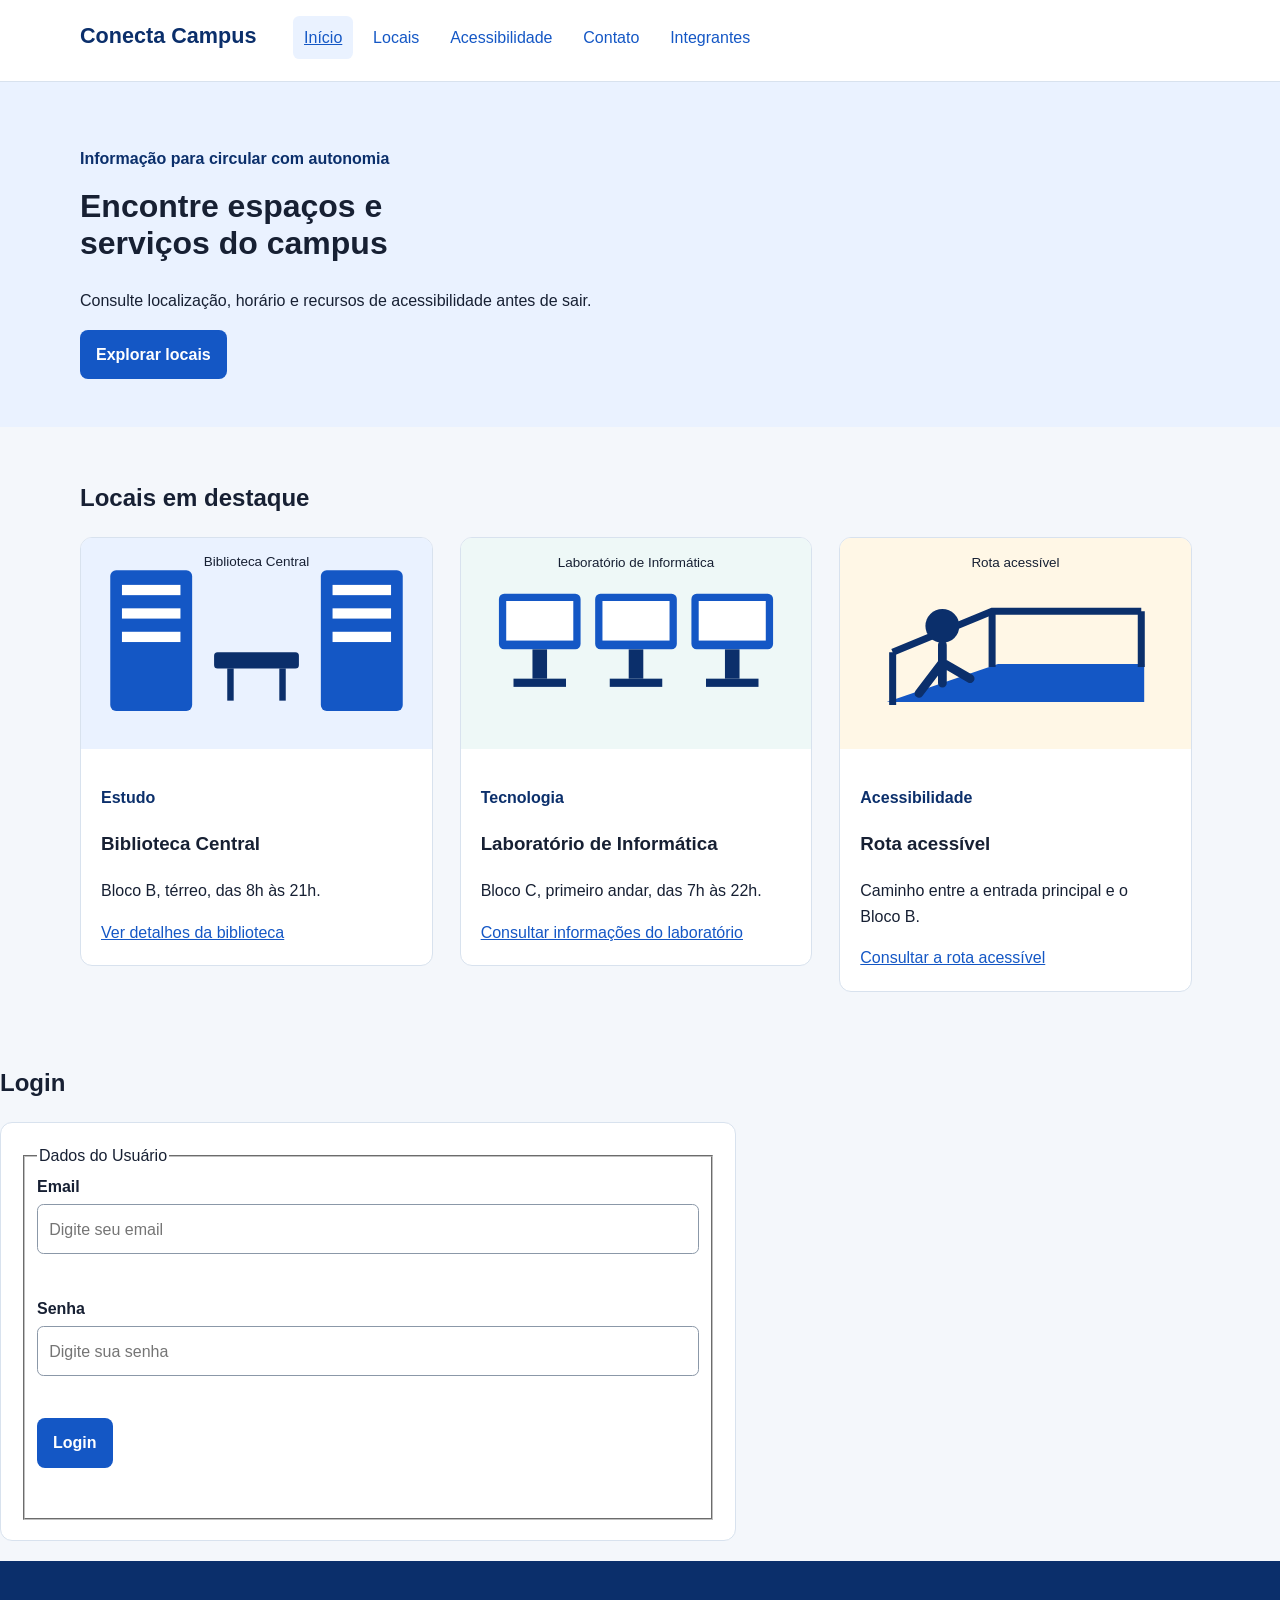
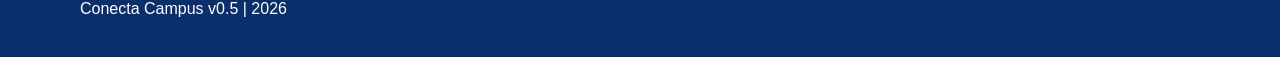
==== index.html @ 35913c9b "feat: Criação de formulário em index.html e iniciação do JS." ====
<!DOCTYPE html>
<html lang="pt-BR">

<head>
  <meta charset="UTF-8">
  <meta name="viewport" content="width=device-width, initial-scale=1.0">
  <title>Conecta Campus | Início</title>
  <link rel="stylesheet" href="css/style.css">

  <!-- <script src="js/script.js" defer></script> -->

  <script src="./js/script.js" defer></script>


</head>

<body>
  <header class="cabecalho">

    <div class="container cabecalho-conteudo">
      <a id="marca" class="marca" href="index.html" aria-label="Conecta Campus página inicial">Conecta Campus</a>
      <button class="botao-menu" id="botao-menu" type="button" aria-expanded="false" aria-controls="menu-principal">
        <span>Menu</span>
        <span class="icone-menu" aria-hidden="true">☰</span>
      </button>
      <nav id="menu-principal" class="navegacao-principal" aria-label="Navegação principal">
        <ul class="menu">
          <li><a href="index.html" aria-current="page">Início</a></li>
          <li><a href="locais.html">Locais</a></li>
          <li><a href="detalhes.html">Acessibilidade</a></li>
          <li><a href="contato.html">Contato</a></li>
          <li><a href="integrantes.html">Integrantes</a></li>
        </ul>
      </nav>
    </div>
  </header>

  <main>
    <section class="hero" aria-labelledby="titulo-principal">
      <div class="container">
        <p class="etiqueta">Informação para circular com autonomia</p>
        <h1 id="titulo-principal">Encontre espaços e serviços do campus</h1>
        <p>Consulte localização, horário e recursos de acessibilidade antes de sair.</p>
        <a class="botao" href="locais.html">Explorar locais</a>
      </div>
    </section>

    <section class="secao container" aria-labelledby="titulo-destaques">
      <h2 id="titulo-destaques">Locais em destaque</h2>
      <div class="lista-cartoes">
        <article class="cartao">
          <img src="img/biblioteca.svg" alt="Estantes e mesas de estudo na biblioteca">
          <div class="cartao-conteudo">
            <p class="etiqueta">Estudo</p>
            <h3>Biblioteca Central</h3>
            <p>Bloco B, térreo, das 8h às 21h.</p>
            <a href="detalhes.html">Ver detalhes da biblioteca</a>
          </div>
        </article>

        <article class="cartao">
          <img src="img/laboratorio.svg" alt="Computadores disponíveis no laboratório de informática">
          <div class="cartao-conteudo">
            <p class="etiqueta">Tecnologia</p>
            <h3>Laboratório de Informática</h3>
            <p>Bloco C, primeiro andar, das 7h às 22h.</p>
            <a href="locais.html">Consultar informações do laboratório</a>
          </div>
        </article>

        <article class="cartao">
          <img src="img/rota-acessivel.svg" alt="Rampa com corrimãos indicando uma rota acessível">
          <div class="cartao-conteudo">
            <p class="etiqueta">Acessibilidade</p>
            <h3>Rota acessível</h3>
            <p>Caminho entre a entrada principal e o Bloco B.</p>
            <a href="detalhes.html#orientacao">Consultar a rota acessível</a>
          </div>
        </article>
      </div>
    </section>

    <section class="login">
      <h2>Login</h2>
      <form id="formulario-contato" novalidate method="GET">
        <fieldset>
          <legend>Dados do Usuário</legend>

          <div class="campo-formulario">
            <label for="email">Email</label>
            <input type="email" id="email" name="email" autocomplete="email" aria-describedby="erro-email" required
              minlength="9" maxlength="50" placeholder="Digite seu email">
            <small class="mensagem-erro" id="erro-email"></small>
          </div>

          <div class="campo-formulario">
            <label for="senha">Senha</label>
            <input type="password" id="senha" name="senha" autocomplete="senha" aria-describedby="erro-senha" required
              placeholder="Digite sua senha">
            <small class="mensagem-erro" id="erro-senha"></small>
          </div>

          <button class="botao" type="submit" id="btnLogin">Login</button>
          <p id="mensagem-status" class="mensagem-status" role="status" aria-live="polite"></p>
        </fieldset>
      </form>
    </section>

  </main>

  <footer class="rodape">
    <div class="container">
      <p>Conecta Campus v0.5 | <span data-ano-atual>2026</span></p>
    </div>
  </footer>



</body>

</html>
---- css/style.css ----
@import url("./break-points.css");

/*
RMXXXXXX-NOME COMPLETO
RMXXXXXX-NOME COMPLETO
*/

html {
    font-size: 16px;
    --cor-fundo: #f4f7fb;
    --cor-superficie: #ffffff;
    --cor-texto: #172033;
    --cor-primaria: #1457c5;
    --cor-primaria-escura: #0b2f6b;
    --cor-borda: #d8e2ee;
    --cor-erro: #b42318;
    --cor-sucesso: #067647;
}

* {
    box-sizing: border-box;
}

body {
    margin: 0;
    background: var(--cor-fundo);
    color: var(--cor-texto);
    font-family: Arial, Helvetica, sans-serif;
    font-size: 1rem;
    line-height: 1.6;
}

img {
    display: block;
    width: 100%;
    height: auto;
}

a {
    color: var(--cor-primaria);
}

a:hover {
    color: var(--cor-primaria-escura);
}

a:focus-visible,
button:focus-visible,
input:focus-visible,
select:focus-visible,
textarea:focus-visible {
    outline: 0.2rem solid #f2b705;
    outline-offset: 0.15rem;
}

.container {
    width: 92%;
    max-width: 70rem;
    margin-left: auto;
    margin-right: auto;
}

.cabecalho {
    background: var(--cor-superficie);
    border-bottom: 0.0625rem solid var(--cor-borda);
    padding-top: 1rem;
    padding-bottom: 1rem;
}

.marca {
    display: inline-block;
    margin-bottom: 0.75rem;
    color: var(--cor-primaria-escura);
    font-size: 1.35rem;
    font-weight: 700;
    text-decoration: none;
}

.botao-menu {
    display: none;
}

/* TODO v0.5: estilizar o botão e controlar a navegação no celular. */

.menu {
    margin: 0;
    padding: 0;
    list-style: none;
}

.menu li {
    margin-bottom: 0.35rem;
}

.menu a {
    display: block;
    padding: 0.55rem 0.7rem;
    border-radius: 0.4rem;
    text-decoration: none;
}

.menu a:hover,
.menu a[aria-current="page"] {
    background: #eaf2ff;
    text-decoration: underline;
}

.hero {
    padding-top: 3rem;
    padding-bottom: 3rem;
    background: #eaf2ff;
}

.hero h1 {
    max-width: 18ch;
    margin-top: 0.35rem;
    font-size: 2rem;
    line-height: 1.15;
}

.etiqueta {
    color: var(--cor-primaria-escura);
    font-weight: 700;
}

.botao {
    display: inline-block;
    border: 0;
    border-radius: 0.5rem;
    padding: 0.75rem 1rem;
    background: var(--cor-primaria);
    color: #ffffff;
    font: inherit;
    font-weight: 700;
    text-decoration: none;
    cursor: pointer;
}

.botao:hover {
    background: var(--cor-primaria-escura);
    color: #ffffff;
}

.secao {
    padding-top: 2rem;
    padding-bottom: 2rem;
}

.cartao,
.local-resumo,
.integrante,
form {
    margin-bottom: 1.25rem;
    overflow: hidden;
    border: 0.0625rem solid var(--cor-borda);
    border-radius: 0.75rem;
    background: var(--cor-superficie);
}

.cartao-conteudo,
.local-resumo,
.integrante,
form {
    padding: 1.25rem;
}

.imagem-detalhe,
.integrante img {
    max-width: 38rem;
    border-radius: 0.75rem;
}

.campo-formulario {
    margin-bottom: 1rem;
}

label {
    display: block;
    margin-bottom: 0.3rem;
    font-weight: 700;
}

input,
select,
textarea {
    width: 100%;
    border: 0.0625rem solid #8b98a8;
    border-radius: 0.4rem;
    padding: 0.7rem;
    background: #ffffff;
    color: var(--cor-texto);
    font: inherit;
}

textarea {
    resize: vertical;
}

.campo-invalido {
    border-color: var(--cor-erro);
}

.mensagem-erro {
    display: block;
    min-height: 1.4rem;
    margin-top: 0.2rem;
    color: var(--cor-erro);
    font-weight: 700;
}

.mensagem-status {
    min-height: 1.5rem;
    margin-bottom: 0;
    font-weight: 700;
}

.mensagem-status.sucesso {
    color: var(--cor-sucesso);
}

.mensagem-status.erro {
    color: var(--cor-erro);
}

.rodape {
    padding-top: 1.2rem;
    padding-bottom: 1.2rem;
    background: var(--cor-primaria-escura);
    color: #ffffff;
}





/* TODO v0.5: criar o menu mobile antes de iniciar Flexbox. */
/* TODO v0.5: refatorar o cabeçalho com Flexbox. */
/* TODO v0.5: substituir os cartões em inline-block por CSS Grid. */
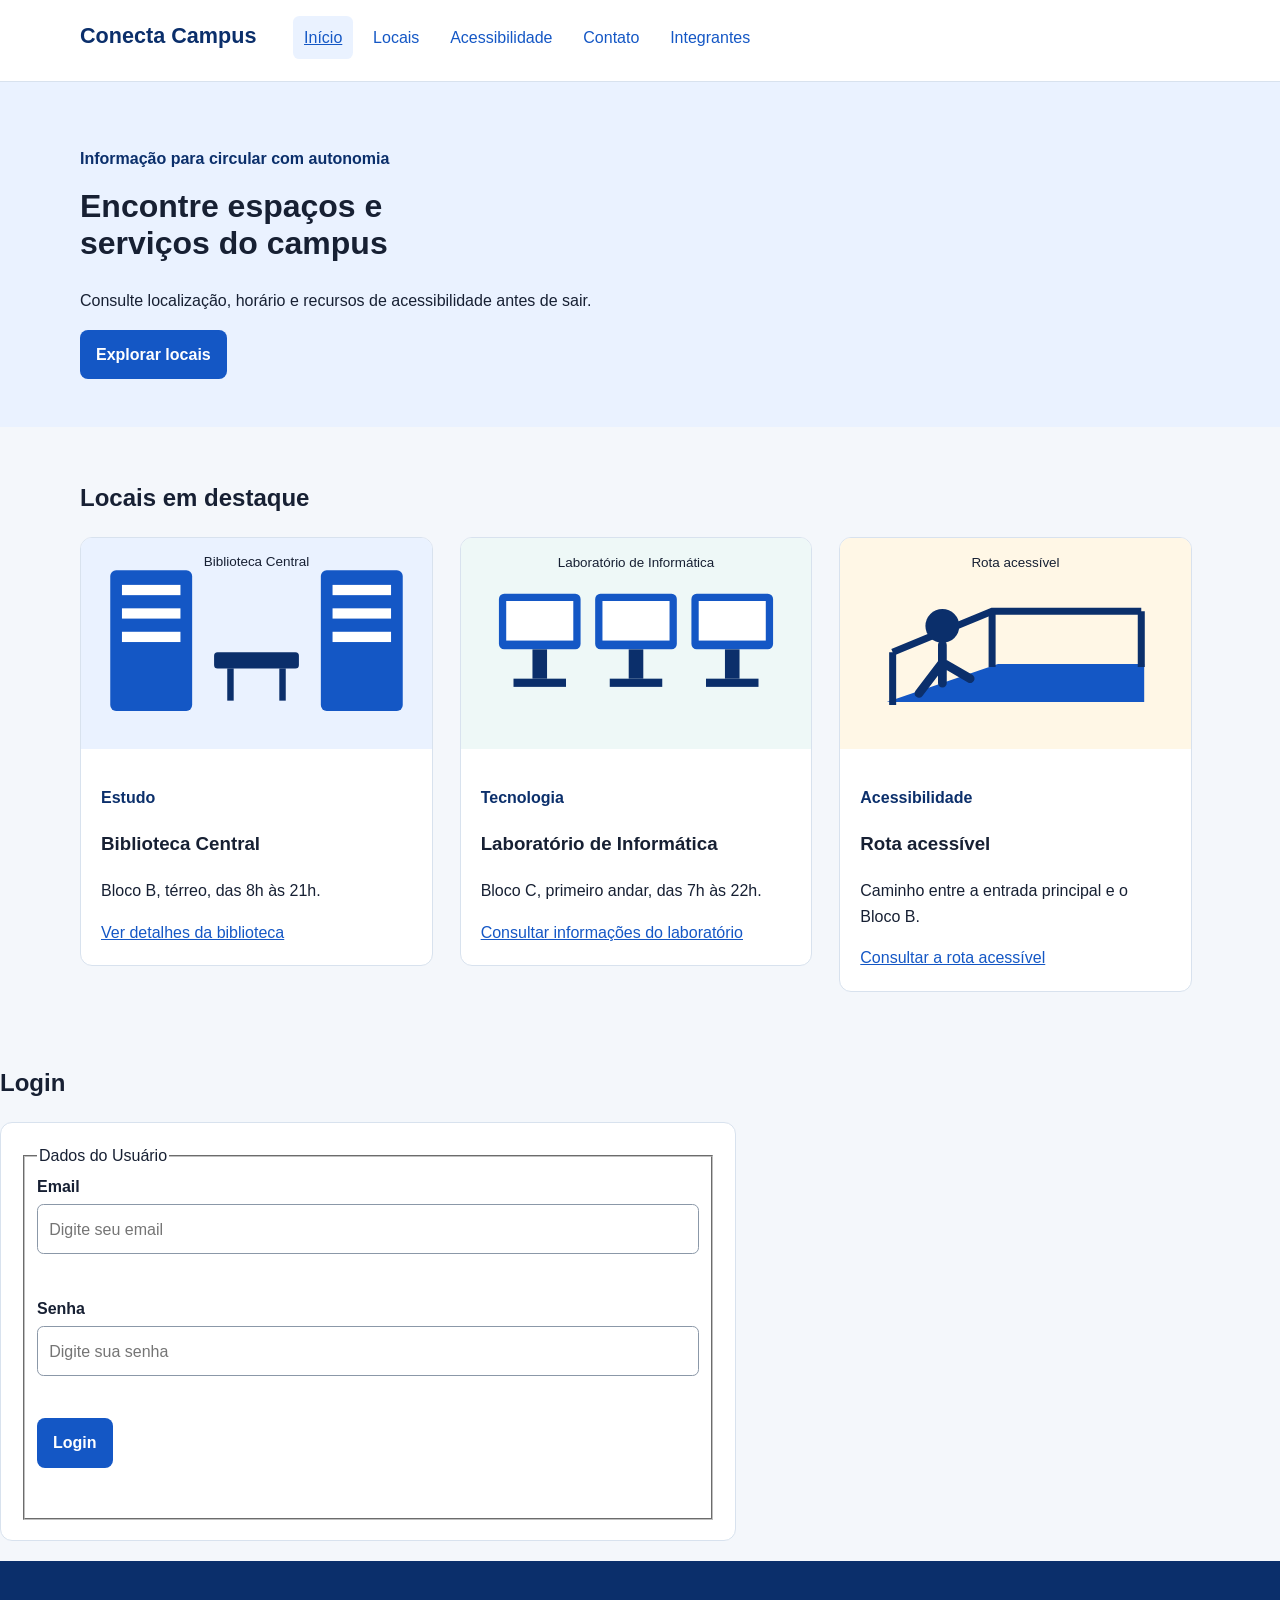
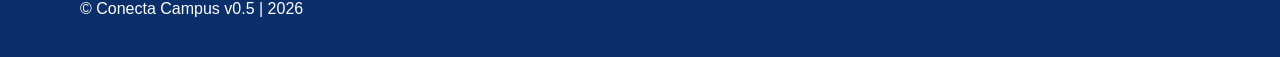
==== commit e0561bce: "Add files via upload" ====
--- a/index.html
+++ b/index.html
@@ -79,27 +79,25 @@
         </article>
       </div>
     </section>
-
+    
     <section class="login">
       <h2>Login</h2>
-      <form id="formulario-contato" novalidate method="GET">
+      <form id="formulario-contato" novalidate>
         <fieldset>
           <legend>Dados do Usuário</legend>
-
+          
           <div class="campo-formulario">
             <label for="email">Email</label>
-            <input type="email" id="email" name="email" autocomplete="email" aria-describedby="erro-email" required
-              minlength="9" maxlength="50" placeholder="Digite seu email">
+            <input type="email" id="email" name="email" autocomplete="email" aria-describedby="erro-email" required minlength="9" maxlength="50" placeholder="Digite seu email">
             <small class="mensagem-erro" id="erro-email"></small>
           </div>
-
+        
           <div class="campo-formulario">
             <label for="senha">Senha</label>
-            <input type="password" id="senha" name="senha" autocomplete="senha" aria-describedby="erro-senha" required
-              placeholder="Digite sua senha">
+            <input type="password" id="senha" name="senha" autocomplete="senha" aria-describedby="erro-senha" required placeholder="Digite sua senha">
             <small class="mensagem-erro" id="erro-senha"></small>
           </div>
-
+        
           <button class="botao" type="submit" id="btnLogin">Login</button>
           <p id="mensagem-status" class="mensagem-status" role="status" aria-live="polite"></p>
         </fieldset>
@@ -110,7 +108,7 @@
 
   <footer class="rodape">
     <div class="container">
-      <p>Conecta Campus v0.5 | <span data-ano-atual>2026</span></p>
+      <p>&copy;  Conecta Campus v0.5 | <span data-ano-atual>2026</span></p>
     </div>
   </footer>
 
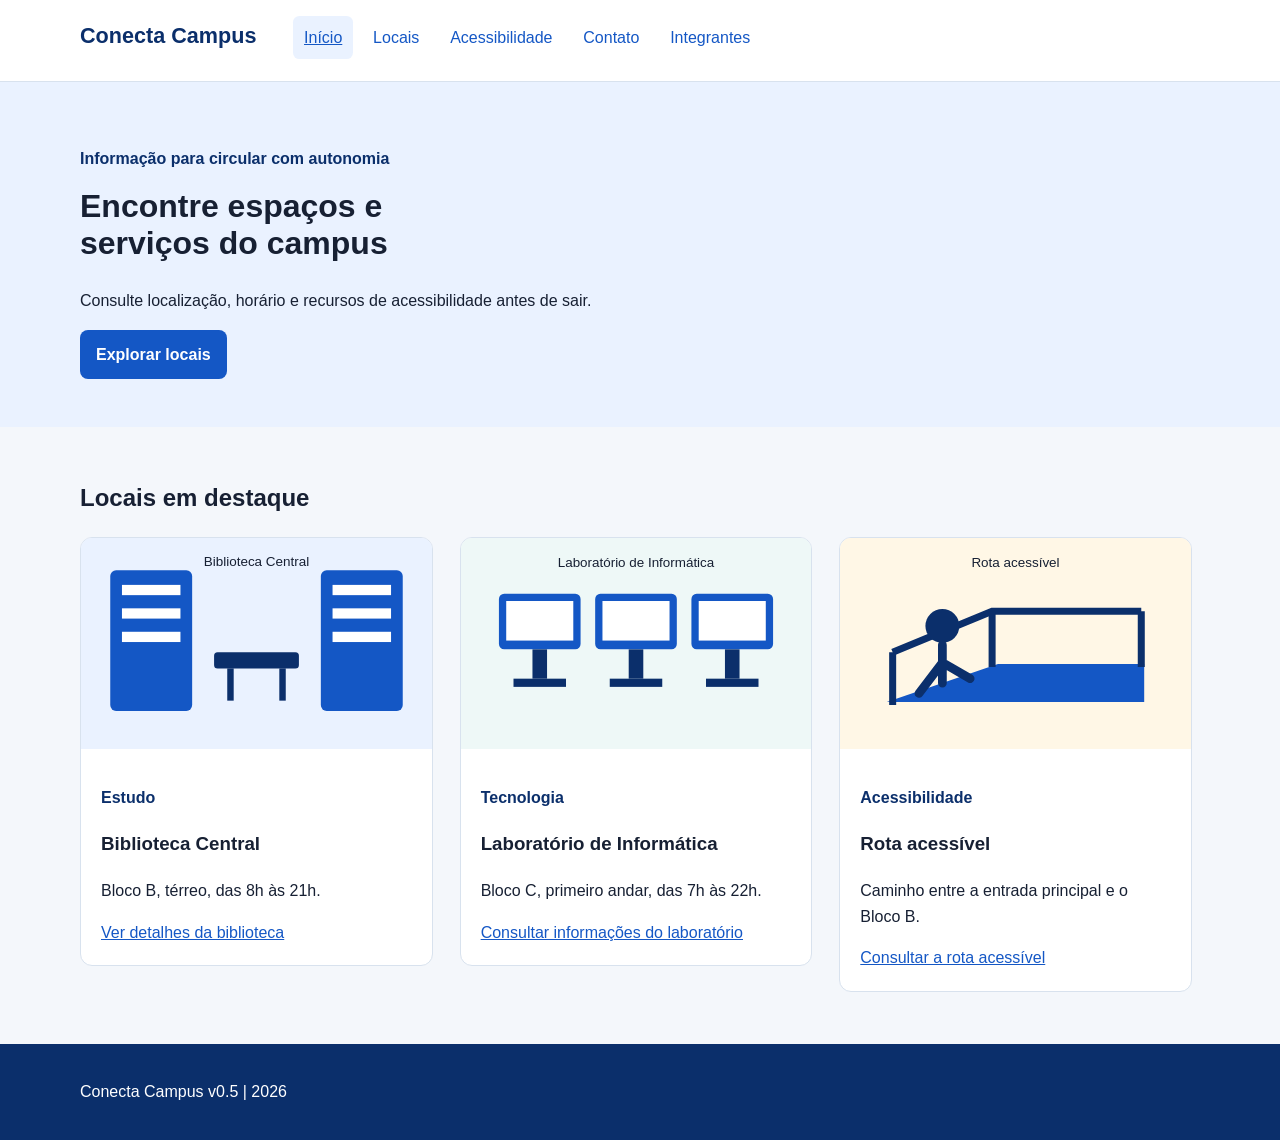
==== commit bc30a902: "Merge branch 'pf0670' into rm575043" ====
--- a/index.html
+++ b/index.html
@@ -79,36 +79,11 @@
         </article>
       </div>
     </section>
-    
-    <section class="login">
-      <h2>Login</h2>
-      <form id="formulario-contato" novalidate>
-        <fieldset>
-          <legend>Dados do Usuário</legend>
-          
-          <div class="campo-formulario">
-            <label for="email">Email</label>
-            <input type="email" id="email" name="email" autocomplete="email" aria-describedby="erro-email" required minlength="9" maxlength="50" placeholder="Digite seu email">
-            <small class="mensagem-erro" id="erro-email"></small>
-          </div>
-        
-          <div class="campo-formulario">
-            <label for="senha">Senha</label>
-            <input type="password" id="senha" name="senha" autocomplete="senha" aria-describedby="erro-senha" required placeholder="Digite sua senha">
-            <small class="mensagem-erro" id="erro-senha"></small>
-          </div>
-        
-          <button class="botao" type="submit" id="btnLogin">Login</button>
-          <p id="mensagem-status" class="mensagem-status" role="status" aria-live="polite"></p>
-        </fieldset>
-      </form>
-    </section>
-
   </main>
 
   <footer class="rodape">
     <div class="container">
-      <p>&copy;  Conecta Campus v0.5 | <span data-ano-atual>2026</span></p>
+      <p>Conecta Campus v0.5 | <span data-ano-atual>2026</span></p>
     </div>
   </footer>
 
--- a/css/style.css
+++ b/css/style.css
@@ -6,42 +6,42 @@
 */
 
 html {
-    font-size: 16px;
-    --cor-fundo: #f4f7fb;
-    --cor-superficie: #ffffff;
-    --cor-texto: #172033;
-    --cor-primaria: #1457c5;
-    --cor-primaria-escura: #0b2f6b;
-    --cor-borda: #d8e2ee;
-    --cor-erro: #b42318;
-    --cor-sucesso: #067647;
+  font-size: 16px;
+  --cor-fundo: #f4f7fb;
+  --cor-superficie: #ffffff;
+  --cor-texto: #172033;
+  --cor-primaria: #1457c5;
+  --cor-primaria-escura: #0b2f6b;
+  --cor-borda: #d8e2ee;
+  --cor-erro: #b42318;
+  --cor-sucesso: #067647;
 }
 
 * {
-    box-sizing: border-box;
+  box-sizing: border-box;
 }
 
 body {
-    margin: 0;
-    background: var(--cor-fundo);
-    color: var(--cor-texto);
-    font-family: Arial, Helvetica, sans-serif;
-    font-size: 1rem;
-    line-height: 1.6;
+  margin: 0;
+  background: var(--cor-fundo);
+  color: var(--cor-texto);
+  font-family: Arial, Helvetica, sans-serif;
+  font-size: 1rem;
+  line-height: 1.6;
 }
 
 img {
-    display: block;
-    width: 100%;
-    height: auto;
+  display: block;
+  width: 100%;
+  height: auto;
 }
 
 a {
-    color: var(--cor-primaria);
+  color: var(--cor-primaria);
 }
 
 a:hover {
-    color: var(--cor-primaria-escura);
+  color: var(--cor-primaria-escura);
 }
 
 a:focus-visible,
@@ -49,184 +49,184 @@
 input:focus-visible,
 select:focus-visible,
 textarea:focus-visible {
-    outline: 0.2rem solid #f2b705;
-    outline-offset: 0.15rem;
+  outline: 0.2rem solid #f2b705;
+  outline-offset: 0.15rem;
 }
 
 .container {
-    width: 92%;
-    max-width: 70rem;
-    margin-left: auto;
-    margin-right: auto;
+  width: 92%;
+  max-width: 70rem;
+  margin-left: auto;
+  margin-right: auto;
 }
 
 .cabecalho {
-    background: var(--cor-superficie);
-    border-bottom: 0.0625rem solid var(--cor-borda);
-    padding-top: 1rem;
-    padding-bottom: 1rem;
+  background: var(--cor-superficie);
+  border-bottom: 0.0625rem solid var(--cor-borda);
+  padding-top: 1rem;
+  padding-bottom: 1rem;
 }
 
 .marca {
-    display: inline-block;
-    margin-bottom: 0.75rem;
-    color: var(--cor-primaria-escura);
-    font-size: 1.35rem;
-    font-weight: 700;
-    text-decoration: none;
+  display: inline-block;
+  margin-bottom: 0.75rem;
+  color: var(--cor-primaria-escura);
+  font-size: 1.35rem;
+  font-weight: 700;
+  text-decoration: none;
 }
 
 .botao-menu {
-    display: none;
+  display: none;
 }
 
 /* TODO v0.5: estilizar o botão e controlar a navegação no celular. */
 
 .menu {
-    margin: 0;
-    padding: 0;
-    list-style: none;
+  margin: 0;
+  padding: 0;
+  list-style: none;
 }
 
 .menu li {
-    margin-bottom: 0.35rem;
+  margin-bottom: 0.35rem;
 }
 
 .menu a {
-    display: block;
-    padding: 0.55rem 0.7rem;
-    border-radius: 0.4rem;
-    text-decoration: none;
+  display: block;
+  padding: 0.55rem 0.7rem;
+  border-radius: 0.4rem;
+  text-decoration: none;
 }
 
 .menu a:hover,
 .menu a[aria-current="page"] {
-    background: #eaf2ff;
-    text-decoration: underline;
+  background: #eaf2ff;
+  text-decoration: underline;
 }
 
 .hero {
-    padding-top: 3rem;
-    padding-bottom: 3rem;
-    background: #eaf2ff;
+  padding-top: 3rem;
+  padding-bottom: 3rem;
+  background: #eaf2ff;
 }
 
 .hero h1 {
-    max-width: 18ch;
-    margin-top: 0.35rem;
-    font-size: 2rem;
-    line-height: 1.15;
+  max-width: 18ch;
+  margin-top: 0.35rem;
+  font-size: 2rem;
+  line-height: 1.15;
 }
 
 .etiqueta {
-    color: var(--cor-primaria-escura);
-    font-weight: 700;
+  color: var(--cor-primaria-escura);
+  font-weight: 700;
 }
 
 .botao {
-    display: inline-block;
-    border: 0;
-    border-radius: 0.5rem;
-    padding: 0.75rem 1rem;
-    background: var(--cor-primaria);
-    color: #ffffff;
-    font: inherit;
-    font-weight: 700;
-    text-decoration: none;
-    cursor: pointer;
+  display: inline-block;
+  border: 0;
+  border-radius: 0.5rem;
+  padding: 0.75rem 1rem;
+  background: var(--cor-primaria);
+  color: #ffffff;
+  font: inherit;
+  font-weight: 700;
+  text-decoration: none;
+  cursor: pointer;
 }
 
 .botao:hover {
-    background: var(--cor-primaria-escura);
-    color: #ffffff;
+  background: var(--cor-primaria-escura);
+  color: #ffffff;
 }
 
 .secao {
-    padding-top: 2rem;
-    padding-bottom: 2rem;
+  padding-top: 2rem;
+  padding-bottom: 2rem;
 }
 
 .cartao,
 .local-resumo,
 .integrante,
 form {
-    margin-bottom: 1.25rem;
-    overflow: hidden;
-    border: 0.0625rem solid var(--cor-borda);
-    border-radius: 0.75rem;
-    background: var(--cor-superficie);
+  margin-bottom: 1.25rem;
+  overflow: hidden;
+  border: 0.0625rem solid var(--cor-borda);
+  border-radius: 0.75rem;
+  background: var(--cor-superficie);
 }
 
 .cartao-conteudo,
 .local-resumo,
 .integrante,
 form {
-    padding: 1.25rem;
+  padding: 1.25rem;
 }
 
 .imagem-detalhe,
 .integrante img {
-    max-width: 38rem;
-    border-radius: 0.75rem;
+  max-width: 38rem;
+  border-radius: 0.75rem;
 }
 
 .campo-formulario {
-    margin-bottom: 1rem;
+  margin-bottom: 1rem;
 }
 
 label {
-    display: block;
-    margin-bottom: 0.3rem;
-    font-weight: 700;
+  display: block;
+  margin-bottom: 0.3rem;
+  font-weight: 700;
 }
 
 input,
 select,
 textarea {
-    width: 100%;
-    border: 0.0625rem solid #8b98a8;
-    border-radius: 0.4rem;
-    padding: 0.7rem;
-    background: #ffffff;
-    color: var(--cor-texto);
-    font: inherit;
+  width: 100%;
+  border: 0.0625rem solid #8b98a8;
+  border-radius: 0.4rem;
+  padding: 0.7rem;
+  background: #ffffff;
+  color: var(--cor-texto);
+  font: inherit;
 }
 
 textarea {
-    resize: vertical;
+  resize: vertical;
 }
 
 .campo-invalido {
-    border-color: var(--cor-erro);
+  border-color: var(--cor-erro);
 }
 
 .mensagem-erro {
-    display: block;
-    min-height: 1.4rem;
-    margin-top: 0.2rem;
-    color: var(--cor-erro);
-    font-weight: 700;
+  display: block;
+  min-height: 1.4rem;
+  margin-top: 0.2rem;
+  color: var(--cor-erro);
+  font-weight: 700;
 }
 
 .mensagem-status {
-    min-height: 1.5rem;
-    margin-bottom: 0;
-    font-weight: 700;
+  min-height: 1.5rem;
+  margin-bottom: 0;
+  font-weight: 700;
 }
 
 .mensagem-status.sucesso {
-    color: var(--cor-sucesso);
+  color: var(--cor-sucesso);
 }
 
 .mensagem-status.erro {
-    color: var(--cor-erro);
+  color: var(--cor-erro);
 }
 
 .rodape {
-    padding-top: 1.2rem;
-    padding-bottom: 1.2rem;
-    background: var(--cor-primaria-escura);
-    color: #ffffff;
+  padding-top: 1.2rem;
+  padding-bottom: 1.2rem;
+  background: var(--cor-primaria-escura);
+  color: #ffffff;
 }
 
 
@@ -235,4 +235,5 @@
 
 /* TODO v0.5: criar o menu mobile antes de iniciar Flexbox. */
 /* TODO v0.5: refatorar o cabeçalho com Flexbox. */
-/* TODO v0.5: substituir os cartões em inline-block por CSS Grid. */+/* TODO v0.5: substituir os cartões em inline-block por CSS Grid. */
+
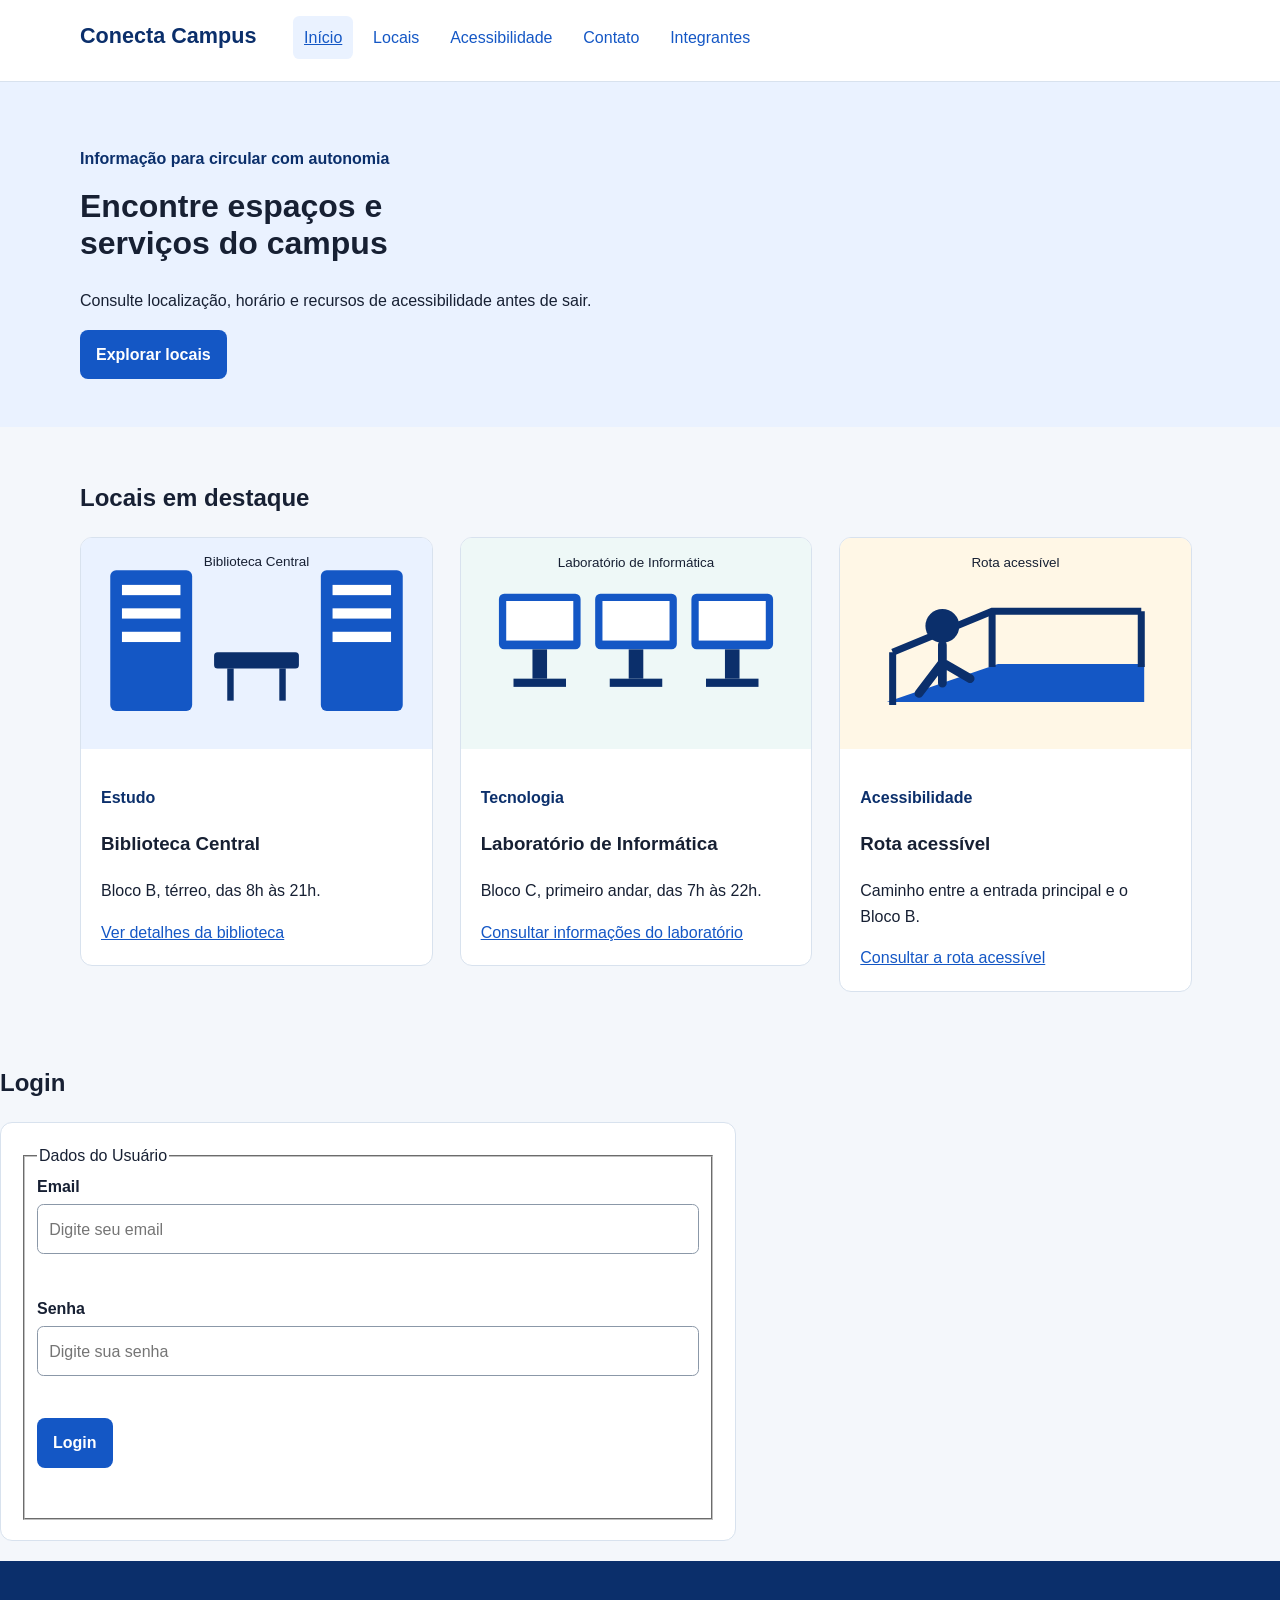
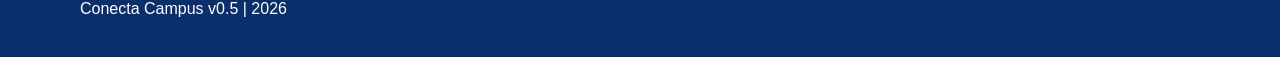
==== commit 330065f5: "feat : Login com JS" ====
--- a/index.html
+++ b/index.html
@@ -79,6 +79,31 @@
         </article>
       </div>
     </section>
+    
+    <section class="login">   
+      <h2>Login</h2>
+      <form id="formulario-contato" novalidate method="GET">
+        <fieldset>
+          <legend>Dados do Usuário</legend>
+          
+          <div class="campo-formulario">
+            <label for="email">Email</label>
+            <input type="email" id="email" name="email" autocomplete="email" aria-describedby="erro-email" required minlength="9" maxlength="50" placeholder="Digite seu email">
+            <small class="mensagem-erro" id="erro-email"></small>
+          </div>
+        
+          <div class="campo-formulario">
+            <label for="senha">Senha</label>
+            <input type="password" id="senha" name="senha" autocomplete="senha" aria-describedby="erro-senha" required placeholder="Digite sua senha">
+            <small class="mensagem-erro" id="erro-senha"></small>
+          </div>
+        
+          <button class="botao" type="submit" id="btnLogin">Login</button>
+          <p id="mensagem-status" class="mensagem-status" role="status" aria-live="polite"></p>
+        </fieldset>
+      </form>
+    </section>
+
   </main>
 
   <footer class="rodape">
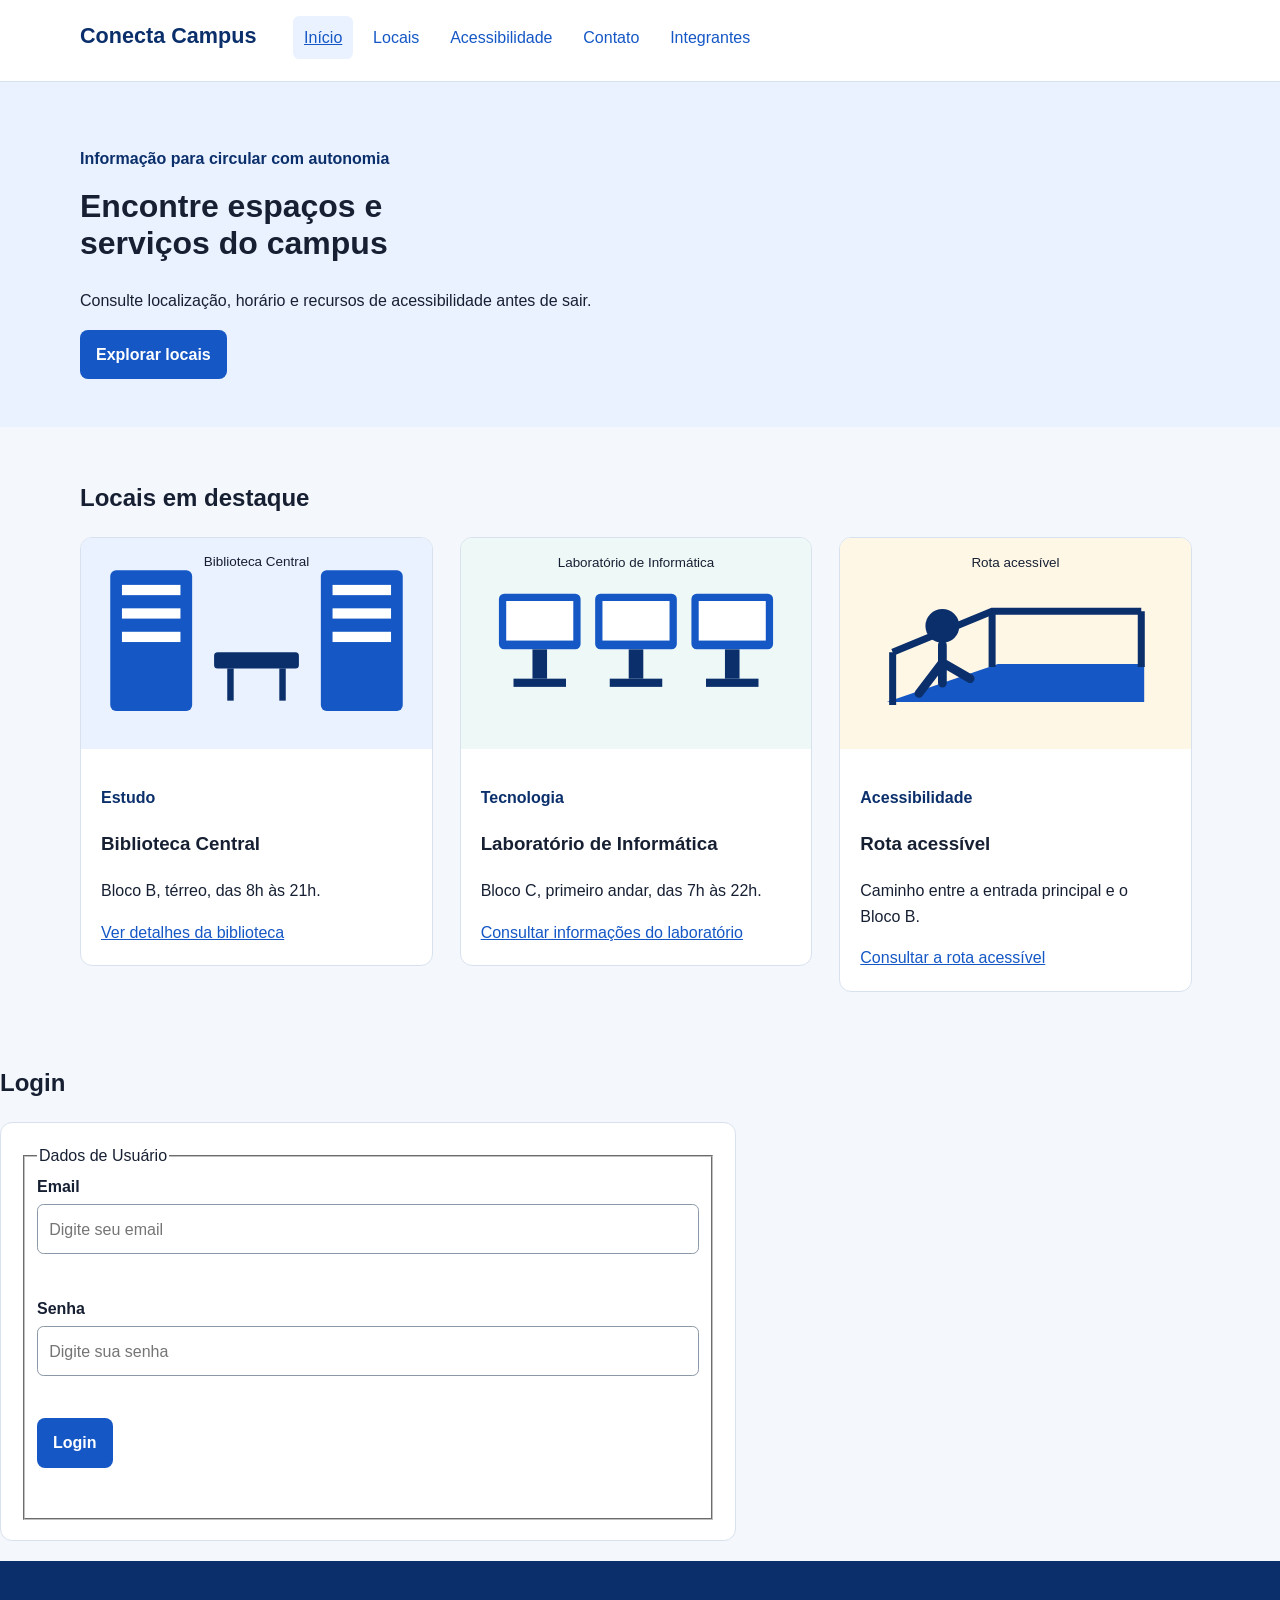
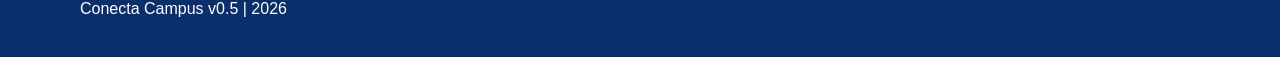
==== commit 86ac0f55: "Implement login form in index.html Added a login section with email and password fields to the index" ====
--- a/index.html
+++ b/index.html
@@ -6,15 +6,14 @@
   <meta name="viewport" content="width=device-width, initial-scale=1.0">
   <title>Conecta Campus | Início</title>
   <link rel="stylesheet" href="css/style.css">
-
-  <!-- <script src="js/script.js" defer></script> -->
-
   <script src="./js/script.js" defer></script>
-
 
 </head>
 
 <body>
+  <!--
+  RM575069-GABRIELY SANTOS MOREIRA
+  -->
   <header class="cabecalho">
 
     <div class="container cabecalho-conteudo">
@@ -79,19 +78,19 @@
         </article>
       </div>
     </section>
-    
-    <section class="login">   
+
+    <section class="login">
       <h2>Login</h2>
-      <form id="formulario-contato" novalidate method="GET">
+      <form id="formulario-contato" novalidate method="get">
         <fieldset>
-          <legend>Dados do Usuário</legend>
-          
+          <legend> Dados de Usuário</legend>
           <div class="campo-formulario">
-            <label for="email">Email</label>
-            <input type="email" id="email" name="email" autocomplete="email" aria-describedby="erro-email" required minlength="9" maxlength="50" placeholder="Digite seu email">
-            <small class="mensagem-erro" id="erro-email"></small>
+            <label for="nome">Email</label>
+            <input type="email" id="email" name="email" autocomplete="email" aria-describedby="erro-email" 
+            required minlength="9" maxlength="50" placeholder="Digite seu email">
+            <small class="mensagem-erro" id="erro-senha"></small>
           </div>
-        
+
           <div class="campo-formulario">
             <label for="senha">Senha</label>
             <input type="password" id="senha" name="senha" autocomplete="senha" aria-describedby="erro-senha" required placeholder="Digite sua senha">
@@ -100,20 +99,12 @@
         
           <button class="botao" type="submit" id="btnLogin">Login</button>
           <p id="mensagem-status" class="mensagem-status" role="status" aria-live="polite"></p>
+        </form>
         </fieldset>
-      </form>
     </section>
-
   </main>
-
-  <footer class="rodape">
-    <div class="container">
-      <p>Conecta Campus v0.5 | <span data-ano-atual>2026</span></p>
-    </div>
+  
+  <footer class="rodape"> <div class="container"> <p>Conecta Campus v0.5 | <span data-ano-atual>2026</span></p> </div>
   </footer>
-
-
-
 </body>
-
-</html>+</html>
--- a/css/style.css
+++ b/css/style.css
@@ -1,47 +1,47 @@
-@import url("./break-points.css");
+@import url("./break-point.css");
 
 /*
-RMXXXXXX-NOME COMPLETO
-RMXXXXXX-NOME COMPLETO
+RM575069-GABRIELY SANTOS MOREIRA
+
 */
 
 html {
-  font-size: 16px;
-  --cor-fundo: #f4f7fb;
-  --cor-superficie: #ffffff;
-  --cor-texto: #172033;
-  --cor-primaria: #1457c5;
-  --cor-primaria-escura: #0b2f6b;
-  --cor-borda: #d8e2ee;
-  --cor-erro: #b42318;
-  --cor-sucesso: #067647;
+    font-size: 16px;
+    --cor-fundo: #f4f7fb;
+    --cor-superficie: #ffffff;
+    --cor-texto: #172033;
+    --cor-primaria: #1457c5;
+    --cor-primaria-escura: #0b2f6b;
+    --cor-borda: #d8e2ee;
+    --cor-erro: #b42318;
+    --cor-sucesso: #067647;
 }
 
 * {
-  box-sizing: border-box;
+    box-sizing: border-box;
 }
 
 body {
-  margin: 0;
-  background: var(--cor-fundo);
-  color: var(--cor-texto);
-  font-family: Arial, Helvetica, sans-serif;
-  font-size: 1rem;
-  line-height: 1.6;
+    margin: 0;
+    background: var(--cor-fundo);
+    color: var(--cor-texto);
+    font-family: Arial, Helvetica, sans-serif;
+    font-size: 1rem;
+    line-height: 1.6;
 }
 
 img {
-  display: block;
-  width: 100%;
-  height: auto;
+    display: block;
+    width: 100%;
+    height: auto;
 }
 
 a {
-  color: var(--cor-primaria);
+    color: var(--cor-primaria);
 }
 
 a:hover {
-  color: var(--cor-primaria-escura);
+    color: var(--cor-primaria-escura);
 }
 
 a:focus-visible,
@@ -49,184 +49,184 @@
 input:focus-visible,
 select:focus-visible,
 textarea:focus-visible {
-  outline: 0.2rem solid #f2b705;
-  outline-offset: 0.15rem;
+    outline: 0.2rem solid #f2b705;
+    outline-offset: 0.15rem;
 }
 
 .container {
-  width: 92%;
-  max-width: 70rem;
-  margin-left: auto;
-  margin-right: auto;
+    width: 92%;
+    max-width: 70rem;
+    margin-left: auto;
+    margin-right: auto;
 }
 
 .cabecalho {
-  background: var(--cor-superficie);
-  border-bottom: 0.0625rem solid var(--cor-borda);
-  padding-top: 1rem;
-  padding-bottom: 1rem;
+    background: var(--cor-superficie);
+    border-bottom: 0.0625rem solid var(--cor-borda);
+    padding-top: 1rem;
+    padding-bottom: 1rem;
 }
 
 .marca {
-  display: inline-block;
-  margin-bottom: 0.75rem;
-  color: var(--cor-primaria-escura);
-  font-size: 1.35rem;
-  font-weight: 700;
-  text-decoration: none;
+    display: inline-block;
+    margin-bottom: 0.75rem;
+    color: var(--cor-primaria-escura);
+    font-size: 1.35rem;
+    font-weight: 700;
+    text-decoration: none;
 }
 
 .botao-menu {
-  display: none;
+    display: none;
 }
 
 /* TODO v0.5: estilizar o botão e controlar a navegação no celular. */
 
 .menu {
-  margin: 0;
-  padding: 0;
-  list-style: none;
+    margin: 0;
+    padding: 0;
+    list-style: none;
 }
 
 .menu li {
-  margin-bottom: 0.35rem;
+    margin-bottom: 0.35rem;
 }
 
 .menu a {
-  display: block;
-  padding: 0.55rem 0.7rem;
-  border-radius: 0.4rem;
-  text-decoration: none;
+    display: block;
+    padding: 0.55rem 0.7rem;
+    border-radius: 0.4rem;
+    text-decoration: none;
 }
 
 .menu a:hover,
 .menu a[aria-current="page"] {
-  background: #eaf2ff;
-  text-decoration: underline;
+    background: #eaf2ff;
+    text-decoration: underline;
 }
 
 .hero {
-  padding-top: 3rem;
-  padding-bottom: 3rem;
-  background: #eaf2ff;
+    padding-top: 3rem;
+    padding-bottom: 3rem;
+    background: #eaf2ff;
 }
 
 .hero h1 {
-  max-width: 18ch;
-  margin-top: 0.35rem;
-  font-size: 2rem;
-  line-height: 1.15;
+    max-width: 18ch;
+    margin-top: 0.35rem;
+    font-size: 2rem;
+    line-height: 1.15;
 }
 
 .etiqueta {
-  color: var(--cor-primaria-escura);
-  font-weight: 700;
+    color: var(--cor-primaria-escura);
+    font-weight: 700;
 }
 
 .botao {
-  display: inline-block;
-  border: 0;
-  border-radius: 0.5rem;
-  padding: 0.75rem 1rem;
-  background: var(--cor-primaria);
-  color: #ffffff;
-  font: inherit;
-  font-weight: 700;
-  text-decoration: none;
-  cursor: pointer;
+    display: inline-block;
+    border: 0;
+    border-radius: 0.5rem;
+    padding: 0.75rem 1rem;
+    background: var(--cor-primaria);
+    color: #ffffff;
+    font: inherit;
+    font-weight: 700;
+    text-decoration: none;
+    cursor: pointer;
 }
 
 .botao:hover {
-  background: var(--cor-primaria-escura);
-  color: #ffffff;
+    background: var(--cor-primaria-escura);
+    color: #ffffff;
 }
 
 .secao {
-  padding-top: 2rem;
-  padding-bottom: 2rem;
+    padding-top: 2rem;
+    padding-bottom: 2rem;
 }
 
 .cartao,
 .local-resumo,
 .integrante,
 form {
-  margin-bottom: 1.25rem;
-  overflow: hidden;
-  border: 0.0625rem solid var(--cor-borda);
-  border-radius: 0.75rem;
-  background: var(--cor-superficie);
+    margin-bottom: 1.25rem;
+    overflow: hidden;
+    border: 0.0625rem solid var(--cor-borda);
+    border-radius: 0.75rem;
+    background: var(--cor-superficie);
 }
 
 .cartao-conteudo,
 .local-resumo,
 .integrante,
 form {
-  padding: 1.25rem;
+    padding: 1.25rem;
 }
 
 .imagem-detalhe,
 .integrante img {
-  max-width: 38rem;
-  border-radius: 0.75rem;
+    max-width: 38rem;
+    border-radius: 0.75rem;
 }
 
 .campo-formulario {
-  margin-bottom: 1rem;
+    margin-bottom: 1rem;
 }
 
 label {
-  display: block;
-  margin-bottom: 0.3rem;
-  font-weight: 700;
+    display: block;
+    margin-bottom: 0.3rem;
+    font-weight: 700;
 }
 
 input,
 select,
 textarea {
-  width: 100%;
-  border: 0.0625rem solid #8b98a8;
-  border-radius: 0.4rem;
-  padding: 0.7rem;
-  background: #ffffff;
-  color: var(--cor-texto);
-  font: inherit;
+    width: 100%;
+    border: 0.0625rem solid #8b98a8;
+    border-radius: 0.4rem;
+    padding: 0.7rem;
+    background: #ffffff;
+    color: var(--cor-texto);
+    font: inherit;
 }
 
 textarea {
-  resize: vertical;
+    resize: vertical;
 }
 
 .campo-invalido {
-  border-color: var(--cor-erro);
+    border-color: var(--cor-erro);
 }
 
 .mensagem-erro {
-  display: block;
-  min-height: 1.4rem;
-  margin-top: 0.2rem;
-  color: var(--cor-erro);
-  font-weight: 700;
+    display: block;
+    min-height: 1.4rem;
+    margin-top: 0.2rem;
+    color: var(--cor-erro);
+    font-weight: 700;
 }
 
 .mensagem-status {
-  min-height: 1.5rem;
-  margin-bottom: 0;
-  font-weight: 700;
+    min-height: 1.5rem;
+    margin-bottom: 0;
+    font-weight: 700;
 }
 
 .mensagem-status.sucesso {
-  color: var(--cor-sucesso);
+    color: var(--cor-sucesso);
 }
 
 .mensagem-status.erro {
-  color: var(--cor-erro);
+    color: var(--cor-erro);
 }
 
 .rodape {
-  padding-top: 1.2rem;
-  padding-bottom: 1.2rem;
-  background: var(--cor-primaria-escura);
-  color: #ffffff;
+    padding-top: 1.2rem;
+    padding-bottom: 1.2rem;
+    background: var(--cor-primaria-escura);
+    color: #ffffff;
 }
 
 
@@ -236,4 +236,3 @@
 /* TODO v0.5: criar o menu mobile antes de iniciar Flexbox. */
 /* TODO v0.5: refatorar o cabeçalho com Flexbox. */
 /* TODO v0.5: substituir os cartões em inline-block por CSS Grid. */
-
